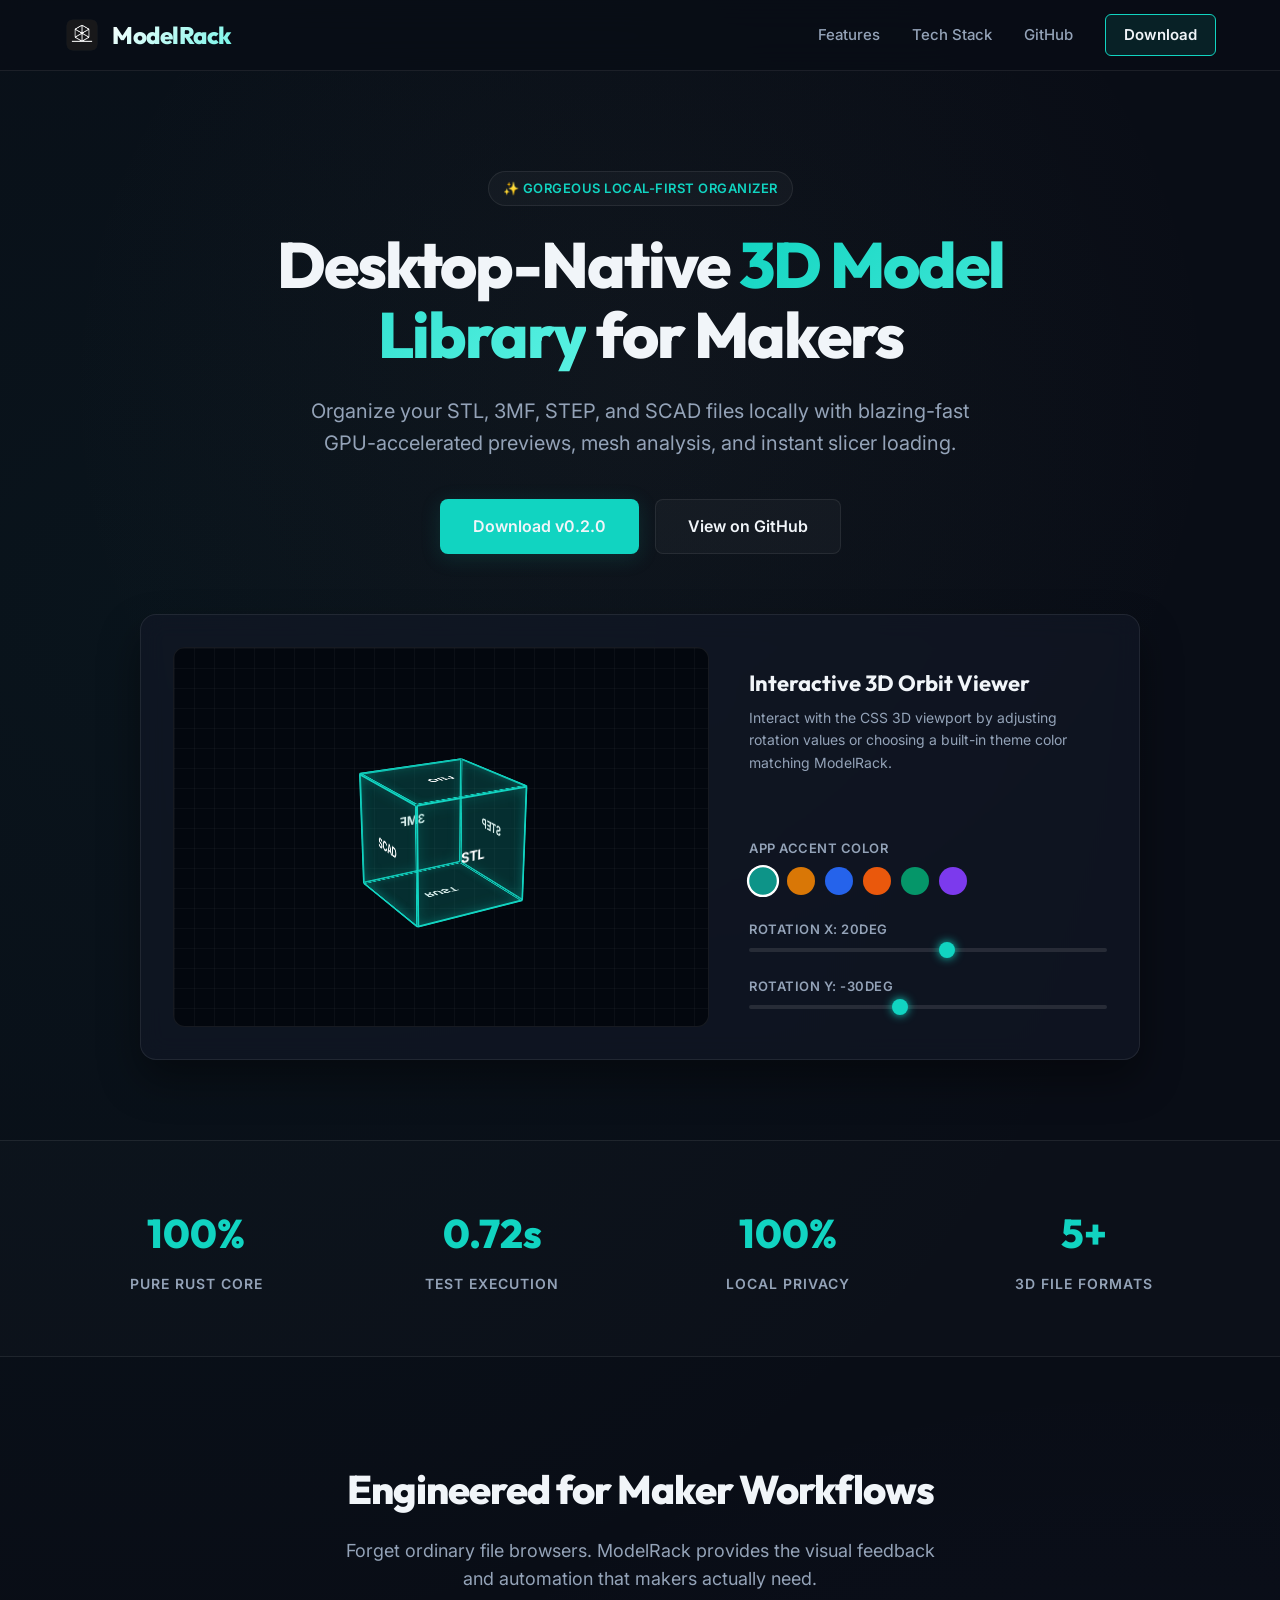
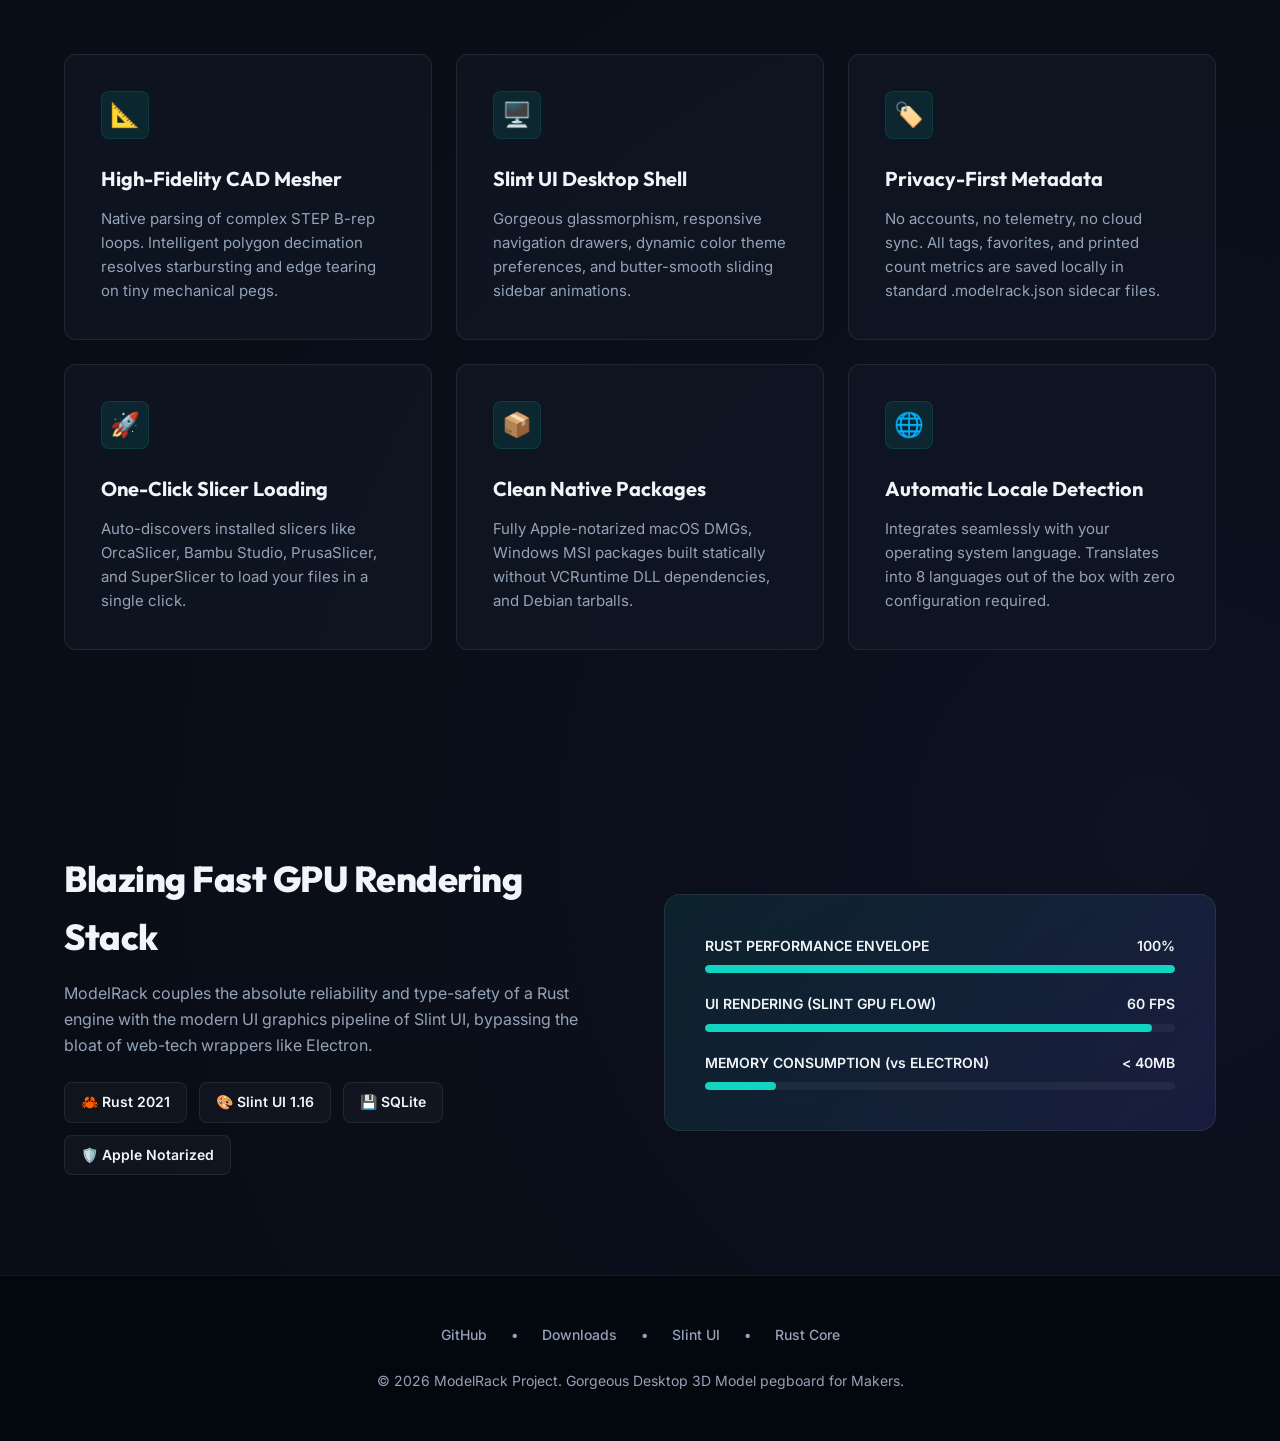
==== docs/index.html @ 1aac9aaf "feat(docs): create stunning, interactive landing page for GitHub Pages" ====
<!DOCTYPE html>
<html lang="en">
<head>
  <meta charset="UTF-8">
  <meta name="viewport" content="width=device-width, initial-scale=1.0">
  <title>ModelRack - Gorgeous, Desktop-Native 3D Model Manager for Makers</title>
  
  <!-- SEO Meta Tags -->
  <meta name="description" content="ModelRack is a blazing-fast, gorgeous desktop-native 3D model library for makers. Manage STL, 3MF, STEP, and SCAD files locally with high-fidelity B-rep CAD meshing, 3D orbit viewer, and instant slicer integration.">
  <meta name="keywords" content="3D printing, STL viewer, 3MF plate manager, STEP mesher, local-first model library, OrcaSlicer launcher, Slint UI, Rust app">
  <meta name="author" content="ModelRack Project Team">
  <meta name="robots" content="index, follow">
  
  <!-- Open Graph / Facebook -->
  <meta property="og:type" content="website">
  <meta property="og:title" content="ModelRack - Desktop-Native 3D Model Manager">
  <meta property="og:description" content="A gorgeous, local-first, blazing-fast desktop 3D model organizer with native B-rep STEP parsing, 3D orbit previewing, and automatic slicer launching.">
  
  <!-- Modern Fonts -->
  <link rel="preconnect" href="https://fonts.googleapis.com">
  <link rel="preconnect" href="https://fonts.gstatic.com" crossorigin>
  <link href="https://fonts.googleapis.com/css2?family=Inter:wght@400;500;600;700&family=Outfit:wght@500;700;800&display=swap" rel="stylesheet">
  
  <style>
    /* Modern Reset and Design Variables */
    :root {
      --bg-dark: #090d16;
      --bg-card: rgba(18, 24, 38, 0.7);
      --bg-card-hover: rgba(26, 34, 54, 0.85);
      --border-color: rgba(255, 255, 255, 0.08);
      --border-glow: rgba(13, 148, 136, 0.3);
      --text-main: #f1f5f9;
      --text-muted: #94a3b8;
      
      /* HSL tailored Accent Colors (Teal, Amber, Blue, Coral, Emerald, Purple) */
      --accent-hue: 174; /* Default Teal */
      --accent: hsl(var(--accent-hue), 85%, 45%);
      --accent-hover: hsl(var(--accent-hue), 85%, 55%);
      --accent-dim: rgba(13, 148, 136, 0.15);
      
      --font-body: 'Inter', -apple-system, BlinkMacSystemFont, "Segoe UI", Roboto, sans-serif;
      --font-title: 'Outfit', sans-serif;
      
      --transition-smooth: all 0.3s cubic-bezier(0.4, 0, 0.2, 1);
    }
    
    * {
      box-sizing: border-box;
      margin: 0;
      padding: 0;
    }
    
    body {
      background-color: var(--bg-dark);
      color: var(--text-main);
      font-family: var(--font-body);
      line-height: 1.6;
      overflow-x: hidden;
      background-image: 
        radial-gradient(circle at 10% 20%, rgba(13, 148, 136, 0.05) 0%, transparent 40%),
        radial-gradient(circle at 90% 80%, rgba(99, 102, 241, 0.05) 0%, transparent 40%);
    }
    
    /* Layout & Utilities */
    .container {
      width: 100%;
      max-width: 1200px;
      margin: 0 auto;
      padding: 0 24px;
    }
    
    a {
      color: inherit;
      text-decoration: none;
    }
    
    /* Sleek Sticky Navbar */
    header {
      position: sticky;
      top: 0;
      z-index: 1000;
      background: rgba(9, 13, 22, 0.7);
      backdrop-filter: blur(16px);
      -webkit-backdrop-filter: blur(16px);
      border-bottom: 1px solid var(--border-color);
      transition: var(--transition-smooth);
    }
    
    .nav-wrapper {
      display: flex;
      justify-content: space-between;
      align-items: center;
      height: 70px;
    }
    
    .logo-area {
      display: flex;
      align-items: center;
      gap: 12px;
    }
    
    .logo-area img {
      width: 36px;
      height: 36px;
      border-radius: 8px;
    }
    
    .logo-text {
      font-family: var(--font-title);
      font-size: 24px;
      font-weight: 800;
      letter-spacing: -0.5px;
      background: linear-gradient(135deg, #fff 0%, hsl(var(--accent-hue), 85%, 70%) 100%);
      -webkit-background-clip: text;
      -webkit-text-fill-color: transparent;
    }
    
    .nav-links {
      display: flex;
      align-items: center;
      gap: 32px;
      font-weight: 500;
      font-size: 15px;
      color: var(--text-muted);
    }
    
    .nav-links a {
      transition: var(--transition-smooth);
    }
    
    .nav-links a:hover {
      color: var(--text-main);
    }
    
    .nav-btn {
      background: var(--accent-dim);
      border: 1px solid var(--accent);
      color: var(--text-main);
      padding: 8px 18px;
      border-radius: 6px;
      font-weight: 600;
      transition: var(--transition-smooth);
    }
    
    .nav-btn:hover {
      background: var(--accent);
      box-shadow: 0 0 15px var(--border-glow);
    }
    
    /* Hero Section with Glassmorphic Elements */
    .hero {
      position: relative;
      padding: 100px 0 80px 0;
      text-align: center;
      background: radial-gradient(circle at 50% 30%, rgba(var(--accent-hue), 148, 136, 0.04) 0%, transparent 60%);
    }
    
    .tagline-badge {
      display: inline-flex;
      align-items: center;
      gap: 8px;
      background: rgba(255, 255, 255, 0.03);
      border: 1px solid var(--border-color);
      padding: 6px 14px;
      border-radius: 100px;
      font-size: 13px;
      font-weight: 600;
      letter-spacing: 0.5px;
      text-transform: uppercase;
      color: var(--accent);
      margin-bottom: 24px;
    }
    
    .hero h1 {
      font-family: var(--font-title);
      font-size: 64px;
      font-weight: 800;
      line-height: 1.1;
      letter-spacing: -2px;
      max-width: 900px;
      margin: 0 auto 24px auto;
    }
    
    .hero h1 span {
      background: linear-gradient(135deg, var(--accent) 0%, hsl(var(--accent-hue), 85%, 65%) 100%);
      -webkit-background-clip: text;
      -webkit-text-fill-color: transparent;
    }
    
    .hero p {
      font-size: 20px;
      color: var(--text-muted);
      max-width: 680px;
      margin: 0 auto 40px auto;
    }
    
    .hero-ctas {
      display: flex;
      justify-content: center;
      gap: 16px;
      margin-bottom: 60px;
    }
    
    .btn-primary {
      background: var(--accent);
      color: var(--text-main);
      font-size: 16px;
      font-weight: 600;
      padding: 14px 32px;
      border-radius: 8px;
      box-shadow: 0 4px 20px rgba(13, 148, 136, 0.2);
      transition: var(--transition-smooth);
      border: 1px solid transparent;
    }
    
    .btn-primary:hover {
      background: var(--accent-hover);
      box-shadow: 0 0 25px var(--border-glow);
      transform: translateY(-2px);
    }
    
    .btn-secondary {
      background: rgba(255, 255, 255, 0.03);
      border: 1px solid var(--border-color);
      color: var(--text-main);
      font-size: 16px;
      font-weight: 600;
      padding: 14px 32px;
      border-radius: 8px;
      transition: var(--transition-smooth);
    }
    
    .btn-secondary:hover {
      background: rgba(255, 255, 255, 0.08);
      transform: translateY(-2px);
    }
    
    /* Interactive Interactive Sandbox Frame (WOW factor) */
    .sandbox-container {
      background: var(--bg-card);
      border: 1px solid var(--border-color);
      border-radius: 16px;
      padding: 32px;
      display: grid;
      grid-template-columns: 1.2fr 0.8fr;
      gap: 40px;
      text-align: left;
      margin: 0 auto;
      max-width: 1000px;
      box-shadow: 0 20px 40px rgba(0, 0, 0, 0.4);
      backdrop-filter: blur(12px);
    }
    
    .sandbox-visual {
      display: flex;
      flex-direction: column;
      align-items: center;
      justify-content: center;
      background: #03070e;
      border-radius: 12px;
      height: 380px;
      position: relative;
      overflow: hidden;
      border: 1px solid var(--border-color);
    }
    
    /* Live 3D Rotating Cube Emulator */
    .cube-viewport {
      perspective: 800px;
      width: 100%;
      height: 100%;
      display: flex;
      align-items: center;
      justify-content: center;
      cursor: grab;
    }
    
    .cube-viewport:active {
      cursor: grabbing;
    }
    
    .cube {
      width: 120px;
      height: 120px;
      position: relative;
      transform-style: preserve-3d;
      transform: rotateX(-20deg) rotateY(30deg);
      transition: transform 0.1s ease;
    }
    
    .cube-face {
      position: absolute;
      width: 120px;
      height: 120px;
      background: rgba(13, 148, 136, 0.15);
      border: 2px solid var(--accent);
      display: flex;
      align-items: center;
      justify-content: center;
      font-weight: bold;
      color: #fff;
      font-size: 14px;
      box-sizing: border-box;
      border-radius: 2px;
      box-shadow: inset 0 0 15px rgba(13, 148, 136, 0.3);
    }
    
    /* Positioning faces */
    .face-front  { transform: rotateY(0deg) translateZ(60px); }
    .face-back   { transform: rotateY(180deg) translateZ(60px); }
    .face-right  { transform: rotateY(90deg) translateZ(60px); }
    .face-left   { transform: rotateY(-90deg) translateZ(60px); }
    .face-top    { transform: rotateX(90deg) translateZ(60px); }
    .face-bottom { transform: rotateX(-90deg) translateZ(60px); }
    
    .grid-lines {
      position: absolute;
      width: 100%;
      height: 100%;
      background-image: 
        linear-gradient(to right, rgba(255, 255, 255, 0.03) 1px, transparent 1px),
        linear-gradient(to bottom, rgba(255, 255, 255, 0.03) 1px, transparent 1px);
      background-size: 20px 20px;
      pointer-events: none;
      z-index: 0;
    }
    
    .sandbox-controls {
      display: flex;
      flex-direction: column;
      justify-content: center;
      gap: 24px;
    }
    
    .sandbox-controls h3 {
      font-family: var(--font-title);
      font-size: 22px;
      font-weight: 700;
    }
    
    .control-group {
      display: flex;
      flex-direction: column;
      gap: 8px;
    }
    
    .control-label {
      font-size: 13px;
      font-weight: 600;
      color: var(--text-muted);
      text-transform: uppercase;
      letter-spacing: 0.5px;
    }
    
    /* Theme color switchers */
    .color-swatches {
      display: flex;
      gap: 10px;
    }
    
    .swatch {
      width: 28px;
      height: 28px;
      border-radius: 50%;
      border: 2px solid transparent;
      cursor: pointer;
      transition: var(--transition-smooth);
    }
    
    .swatch.active {
      border-color: #fff;
      transform: scale(1.15);
    }
    
    .swatch-teal { background: #0d9488; }
    .swatch-amber { background: #d97706; }
    .swatch-blue { background: #2563eb; }
    .swatch-coral { background: #ea580c; }
    .swatch-emerald { background: #059669; }
    .swatch-purple { background: #7c3aed; }
    
    /* Slider styling */
    .slider {
      -webkit-appearance: none;
      width: 100%;
      height: 4px;
      border-radius: 2px;
      background: rgba(255, 255, 255, 0.1);
      outline: none;
      transition: background 0.3s;
    }
    
    .slider::-webkit-slider-thumb {
      -webkit-appearance: none;
      appearance: none;
      width: 16px;
      height: 16px;
      border-radius: 50%;
      background: var(--accent);
      cursor: pointer;
      transition: transform 0.1s ease;
      box-shadow: 0 0 10px var(--accent);
    }
    
    .slider::-webkit-slider-thumb:hover {
      transform: scale(1.2);
    }
    
    /* Features Grid */
    .features {
      padding: 100px 0;
      position: relative;
    }
    
    .section-title {
      text-align: center;
      margin-bottom: 60px;
    }
    
    .section-title h2 {
      font-family: var(--font-title);
      font-size: 40px;
      font-weight: 800;
      letter-spacing: -1px;
      margin-bottom: 16px;
    }
    
    .section-title p {
      color: var(--text-muted);
      font-size: 18px;
      max-width: 600px;
      margin: 0 auto;
    }
    
    .features-grid {
      display: grid;
      grid-template-columns: repeat(auto-fit, minmax(320px, 1fr));
      gap: 24px;
    }
    
    .feature-card {
      background: var(--bg-card);
      border: 1px solid var(--border-color);
      padding: 36px;
      border-radius: 12px;
      transition: var(--transition-smooth);
      position: relative;
      overflow: hidden;
    }
    
    .feature-card:hover {
      background: var(--bg-card-hover);
      border-color: var(--border-glow);
      transform: translateY(-4px);
    }
    
    .feature-icon {
      width: 48px;
      height: 48px;
      border-radius: 8px;
      background: var(--accent-dim);
      display: flex;
      align-items: center;
      justify-content: center;
      font-size: 24px;
      margin-bottom: 24px;
      border: 1px solid rgba(13, 148, 136, 0.2);
    }
    
    .feature-card h3 {
      font-family: var(--font-title);
      font-size: 20px;
      font-weight: 700;
      margin-bottom: 12px;
    }
    
    .feature-card p {
      color: var(--text-muted);
      font-size: 15px;
      line-height: 1.6;
    }
    
    /* Stats & Performance Counter Section */
    .metrics {
      padding: 60px 0;
      border-top: 1px solid var(--border-color);
      border-bottom: 1px solid var(--border-color);
      background: rgba(255, 255, 255, 0.01);
    }
    
    .metrics-wrapper {
      display: grid;
      grid-template-columns: repeat(4, 1fr);
      gap: 32px;
      text-align: center;
    }
    
    .metric-item h4 {
      font-family: var(--font-title);
      font-size: 40px;
      font-weight: 800;
      color: var(--accent);
      margin-bottom: 8px;
    }
    
    .metric-item p {
      font-size: 14px;
      font-weight: 600;
      color: var(--text-muted);
      text-transform: uppercase;
      letter-spacing: 1px;
    }
    
    /* Tech Stack Panel */
    .tech-stack {
      padding: 100px 0;
    }
    
    .tech-wrapper {
      display: grid;
      grid-template-columns: 1fr 1fr;
      gap: 48px;
      align-items: center;
    }
    
    .tech-content h2 {
      font-family: var(--font-title);
      font-size: 36px;
      font-weight: 800;
      margin-bottom: 16px;
      letter-spacing: -0.5px;
    }
    
    .tech-content p {
      color: var(--text-muted);
      margin-bottom: 24px;
    }
    
    .tech-badges {
      display: flex;
      flex-wrap: wrap;
      gap: 12px;
    }
    
    .tech-badge {
      background: rgba(255, 255, 255, 0.03);
      border: 1px solid var(--border-color);
      padding: 8px 16px;
      border-radius: 8px;
      font-size: 14px;
      font-weight: 600;
      display: flex;
      align-items: center;
      gap: 8px;
    }
    
    .tech-badge svg {
      width: 16px;
      height: 16px;
    }
    
    .tech-visual {
      background: linear-gradient(135deg, rgba(13, 148, 136, 0.15) 0%, rgba(99, 102, 241, 0.15) 100%);
      border: 1px solid var(--border-color);
      border-radius: 16px;
      padding: 40px;
      display: flex;
      flex-direction: column;
      gap: 20px;
    }
    
    .stack-metric {
      display: flex;
      flex-direction: column;
      gap: 8px;
    }
    
    .stack-metric-header {
      display: flex;
      justify-content: space-between;
      font-size: 14px;
      font-weight: 600;
    }
    
    .stack-bar-bg {
      width: 100%;
      height: 8px;
      background: rgba(255, 255, 255, 0.05);
      border-radius: 4px;
      overflow: hidden;
    }
    
    .stack-bar-fg {
      height: 100%;
      background: var(--accent);
      border-radius: 4px;
      transition: width 1s ease-in-out;
    }
    
    /* Footer */
    footer {
      background: #03070e;
      padding: 48px 0;
      border-top: 1px solid var(--border-color);
      color: var(--text-muted);
      font-size: 14px;
      text-align: center;
    }
    
    .footer-links {
      display: flex;
      justify-content: center;
      gap: 24px;
      margin-bottom: 24px;
      font-weight: 500;
    }
    
    .footer-links a:hover {
      color: var(--text-main);
    }
    
    @media (max-width: 768px) {
      .hero h1 { font-size: 44px; }
      .sandbox-container { grid-template-columns: 1fr; }
      .metrics-wrapper { grid-template-columns: repeat(2, 1fr); }
      .tech-wrapper { grid-template-columns: 1fr; }
    }
  </style>
</head>
<body>

  <!-- Sleek Sticky Header -->
  <header>
    <div class="container nav-wrapper">
      <a href="#" class="logo-area">
        <img src="../assets/AppIcon.iconset/icon_128x128.png" alt="ModelRack Logo">
        <span class="logo-text">ModelRack</span>
      </a>
      <nav class="nav-links">
        <a href="#features">Features</a>
        <a href="#tech">Tech Stack</a>
        <a href="https://github.com/stormixus/ModelRack" target="_blank">GitHub</a>
        <a href="https://github.com/stormixus/ModelRack/releases" class="nav-btn" target="_blank" id="nav-download-btn">Download</a>
      </nav>
    </div>
  </header>

  <!-- Hero Section -->
  <section class="hero">
    <div class="container">
      <div class="tagline-badge" id="locale-badge">✨ Gorgeous local-first organizer</div>
      <h1 id="hero-heading">Desktop-Native <span>3D Model Library</span> for Makers</h1>
      <p id="hero-subheading">Organize your STL, 3MF, STEP, and SCAD files locally with blazing-fast GPU-accelerated previews, mesh analysis, and instant slicer loading.</p>
      
      <div class="hero-ctas">
        <a href="https://github.com/stormixus/ModelRack/releases/latest" class="btn-primary" id="hero-dl-btn">Download v0.2.0</a>
        <a href="https://github.com/stormixus/ModelRack" class="btn-secondary" target="_blank" id="hero-git-btn">View on GitHub</a>
      </div>
      
      <!-- Interactive Sandbox Panel -->
      <div class="sandbox-container">
        <div class="sandbox-visual">
          <div class="grid-lines"></div>
          <div class="cube-viewport" id="cube-viewport">
            <div class="cube" id="orbit-cube">
              <div class="cube-face face-front">STL</div>
              <div class="cube-face face-back">3MF</div>
              <div class="cube-face face-right">STEP</div>
              <div class="cube-face face-left">SCAD</div>
              <div class="cube-face face-top">OBJ</div>
              <div class="cube-face face-bottom">RUST</div>
            </div>
          </div>
        </div>
        <div class="sandbox-controls">
          <div>
            <h3 id="sandbox-title">Interactive 3D Orbit Viewer</h3>
            <p style="font-size: 14px; color: var(--text-muted); margin-top: 6px;" id="sandbox-desc">Interact with the CSS 3D viewport by adjusting rotation values or choosing a built-in theme color matching ModelRack.</p>
          </div>
          
          <div class="control-group">
            <span class="control-label" id="label-accent">App Accent Color</span>
            <div class="color-swatches">
              <div class="swatch swatch-teal active" data-hue="174" title="Teal"></div>
              <div class="swatch swatch-amber" data-hue="35" title="Amber"></div>
              <div class="swatch swatch-blue" data-hue="220" title="Blue"></div>
              <div class="swatch swatch-coral" data-hue="16" title="Coral"></div>
              <div class="swatch swatch-emerald" data-hue="150" title="Emerald"></div>
              <div class="swatch swatch-purple" data-hue="265" title="Purple"></div>
            </div>
          </div>
          
          <div class="control-group">
            <span class="control-label" id="label-rotation-x">Rotation X: <span id="rot-x-val">20deg</span></span>
            <input type="range" min="-180" max="180" value="20" class="slider" id="slider-x">
          </div>
          
          <div class="control-group">
            <span class="control-label" id="label-rotation-y">Rotation Y: <span id="rot-y-val">-30deg</span></span>
            <input type="range" min="-180" max="180" value="-30" class="slider" id="slider-y">
          </div>
        </div>
      </div>
    </div>
  </section>

  <!-- Metrics Bar -->
  <section class="metrics">
    <div class="container metrics-wrapper">
      <div class="metric-item">
        <h4 id="metric-rust">100%</h4>
        <p id="label-rust">Pure Rust Core</p>
      </div>
      <div class="metric-item">
        <h4 id="metric-time">0.72s</h4>
        <p id="label-time">Test Execution</p>
      </div>
      <div class="metric-item">
        <h4 id="metric-sec">100%</h4>
        <p id="label-sec">Local Privacy</p>
      </div>
      <div class="metric-item">
        <h4 id="metric-formats">5+</h4>
        <p id="label-formats">3D File Formats</p>
      </div>
    </div>
  </section>

  <!-- Features Section -->
  <section class="features" id="features">
    <div class="container">
      <div class="section-title">
        <h2 id="features-title">Engineered for Maker Workflows</h2>
        <p id="features-desc">Forget ordinary file browsers. ModelRack provides the visual feedback and automation that makers actually need.</p>
      </div>
      
      <div class="features-grid">
        <div class="feature-card">
          <div class="feature-icon">📐</div>
          <h3 id="feat-cad-title">High-Fidelity CAD Mesher</h3>
          <p id="feat-cad-desc">Native parsing of complex STEP B-rep loops. Intelligent polygon decimation resolves starbursting and edge tearing on tiny mechanical pegs.</p>
        </div>
        <div class="feature-card">
          <div class="feature-icon">🖥️</div>
          <h3 id="feat-slint-title">Slint UI Desktop Shell</h3>
          <p id="feat-slint-desc">Gorgeous glassmorphism, responsive navigation drawers, dynamic color theme preferences, and butter-smooth sliding sidebar animations.</p>
        </div>
        <div class="feature-card">
          <div class="feature-icon">🏷️</div>
          <h3 id="feat-metadata-title">Privacy-First metadata</h3>
          <p id="feat-metadata-desc">No accounts, no telemetry, no cloud sync. All tags, favorites, and printed count metrics are saved locally in standard .modelrack.json sidecar files.</p>
        </div>
        <div class="feature-card">
          <div class="feature-icon">🚀</div>
          <h3 id="feat-slicer-title">One-Click Slicer Loading</h3>
          <p id="feat-slicer-desc">Auto-discovers installed slicers like OrcaSlicer, Bambu Studio, PrusaSlicer, and SuperSlicer to load your files in a single click.</p>
        </div>
        <div class="feature-card">
          <div class="feature-icon">📦</div>
          <h3 id="feat-wix-title">Clean Native Packages</h3>
          <p id="feat-wix-desc">Fully Apple-notarized macOS DMGs, Windows MSI packages built statically without VCRuntime DLL dependencies, and Debian tarballs.</p>
        </div>
        <div class="feature-card">
          <div class="feature-icon">🌐</div>
          <h3 id="feat-i18n-title">Automatic Locale Detection</h3>
          <p id="feat-i18n-desc">Integrates seamlessly with your operating system language. Translates into 8 languages out of the box with zero configuration required.</p>
        </div>
      </div>
    </div>
  </section>

  <!-- Technical Stack Section -->
  <section class="tech-stack" id="tech">
    <div class="container tech-wrapper">
      <div class="tech-content">
        <h2 id="tech-title">Blazing Fast GPU Rendering Stack</h2>
        <p id="tech-desc">ModelRack couples the absolute reliability and type-safety of a Rust engine with the modern UI graphics pipeline of Slint UI, bypassing the bloat of web-tech wrappers like Electron.</p>
        <div class="tech-badges">
          <div class="tech-badge">🦀 Rust 2021</div>
          <div class="tech-badge">🎨 Slint UI 1.16</div>
          <div class="tech-badge">💾 SQLite</div>
          <div class="tech-badge">🛡️ Apple Notarized</div>
        </div>
      </div>
      
      <div class="tech-visual">
        <div class="stack-metric">
          <div class="stack-metric-header">
            <span>RUST PERFORMANCE ENVELOPE</span>
            <span>100%</span>
          </div>
          <div class="stack-bar-bg">
            <div class="stack-bar-fg" style="width: 100%;"></div>
          </div>
        </div>
        <div class="stack-metric">
          <div class="stack-metric-header">
            <span>UI RENDERING (SLINT GPU FLOW)</span>
            <span>60 FPS</span>
          </div>
          <div class="stack-bar-bg">
            <div class="stack-bar-fg" style="width: 95%;"></div>
          </div>
        </div>
        <div class="stack-metric">
          <div class="stack-metric-header">
            <span>MEMORY CONSUMPTION (vs ELECTRON)</span>
            <span>< 40MB</span>
          </div>
          <div class="stack-bar-bg">
            <div class="stack-bar-fg" style="width: 15%;"></div>
          </div>
        </div>
      </div>
    </div>
  </section>

  <!-- Footer -->
  <footer>
    <div class="container">
      <div class="footer-links">
        <a href="https://github.com/stormixus/ModelRack" target="_blank">GitHub</a> •
        <a href="https://github.com/stormixus/ModelRack/releases" target="_blank">Downloads</a> •
        <a href="https://slint.dev" target="_blank" rel="nofollow">Slint UI</a> •
        <a href="https://rust-lang.org" target="_blank" rel="nofollow">Rust Core</a>
      </div>
      <p id="footer-cr">&copy; 2026 ModelRack Project. Gorgeous Desktop 3D Model pegboard for Makers.</p>
    </div>
  </footer>

  <script>
    // Theme Customizer & Color Switcher Logic
    const swatches = document.querySelectorAll('.swatch');
    
    swatches.forEach(swatch => {
      swatch.addEventListener('click', () => {
        // Toggle Active Class
        document.querySelector('.swatch.active').classList.remove('active');
        swatch.classList.add('active');
        
        // Update Accent Hue
        const hue = swatch.getAttribute('data-hue');
        document.documentElement.style.setProperty('--accent-hue', hue);
      });
    });

    // 3D Cube Rotation via Range Sliders
    const cube = document.getElementById('orbit-cube');
    const sliderX = document.getElementById('slider-x');
    const sliderY = document.getElementById('slider-y');
    const rotXVal = document.getElementById('rot-x-val');
    const rotYVal = document.getElementById('rot-y-val');
    
    function updateCubeRotation() {
      const rx = sliderX.value;
      const ry = sliderY.value;
      
      rotXVal.textContent = `${rx}deg`;
      rotYVal.textContent = `${ry}deg`;
      
      cube.style.transform = `rotateX(${rx}deg) rotateY(${ry}deg)`;
    }
    
    sliderX.addEventListener('input', updateCubeRotation);
    sliderY.addEventListener('input', updateCubeRotation);

    // Draggable Cube functionality (mouse orbit emulator)
    let isDragging = false;
    let startX, startY;
    let rotX = 20;
    let rotY = -30;
    
    const viewport = document.getElementById('cube-viewport');
    
    viewport.addEventListener('mousedown', (e) => {
      isDragging = true;
      startX = e.clientX;
      startY = e.clientY;
      viewport.style.cursor = 'grabbing';
    });
    
    window.addEventListener('mouseup', () => {
      if (isDragging) {
        isDragging = false;
        viewport.style.cursor = 'grab';
      }
    });
    
    window.addEventListener('mousemove', (e) => {
      if (!isDragging) return;
      
      const deltaX = e.clientX - startX;
      const deltaY = e.clientY - startY;
      
      rotY += deltaX * 0.5;
      rotX -= deltaY * 0.5;
      
      // Bound X rotation to prevent flipping upside down completely
      rotX = Math.max(-90, Math.min(90, rotX));
      
      // Update inputs & visual cube
      sliderX.value = Math.round(rotX);
      sliderY.value = Math.round(rotY);
      
      updateCubeRotation();
      
      startX = e.clientX;
      startY = e.clientY;
    });

    // OS Language Translation Logic (Auto OS Localizer)
    const translations = {
      "en": {
        "badge": "✨ Gorgeous local-first organizer",
        "heading": "Desktop-Native <span>3D Model Library</span> for Makers",
        "subheading": "Organize your STL, 3MF, STEP, and SCAD files locally with blazing-fast GPU-accelerated previews, mesh analysis, and instant slicer loading.",
        "sandbox-title": "Interactive 3D Orbit Viewer",
        "sandbox-desc": "Interact with the CSS 3D viewport by adjusting rotation values or choosing a built-in theme color matching ModelRack.",
        "features-title": "Engineered for Maker Workflows",
        "features-desc": "Forget ordinary file browsers. ModelRack provides the visual feedback and automation that makers actually need.",
        "feat-cad-title": "High-Fidelity CAD Mesher",
        "feat-cad-desc": "Native parsing of complex STEP B-rep loops. Intelligent polygon decimation resolves starbursting and edge tearing on tiny mechanical pegs.",
        "feat-slint-title": "Slint UI Desktop Shell",
        "feat-slint-desc": "Gorgeous glassmorphism, responsive navigation drawers, dynamic color theme preferences, and butter-smooth sliding sidebar animations.",
        "feat-metadata-title": "Privacy-First Metadata",
        "feat-metadata-desc": "No accounts, no telemetry, no cloud sync. All tags, favorites, and printed count metrics are saved locally in standard .modelrack.json sidecar files.",
        "feat-slicer-title": "One-Click Slicer Loading",
        "feat-slicer-desc": "Auto-discovers installed slicers like OrcaSlicer, Bambu Studio, PrusaSlicer, and SuperSlicer to load your files in a single click.",
        "feat-wix-title": "Clean Native Packages",
        "feat-wix-desc": "Fully Apple-notarized macOS DMGs, Windows MSI packages built statically without VCRuntime DLL dependencies, and Debian tarballs.",
        "feat-i18n-title": "Automatic Locale Detection",
        "feat-i18n-desc": "Integrates seamlessly with your operating system language. Translates into 8 languages out of the box with zero configuration required.",
        "tech-title": "Blazing Fast GPU Rendering Stack",
        "tech-desc": "ModelRack couples the absolute reliability and type-safety of a Rust engine with the modern UI graphics pipeline of Slint UI, bypassing the bloat of web-tech wrappers like Electron.",
        "label-accent": "App Accent Color",
        "label-rust": "Pure Rust Core",
        "label-time": "Test Execution",
        "label-sec": "Local Privacy",
        "label-formats": "3D File Formats"
      },
      "ko": {
        "badge": "✨ 아름다운 로컬 우선 3D 모델 매니저",
        "heading": "메이커를 위한 데스크톱 네이티브 <span>3D 모델 라이브러리</span>",
        "subheading": "STL, 3MF, STEP, SCAD 파일을 업로드 없이 로컬에서 초고속 GPU 가속 프리뷰, 메쉬 분석, 원클릭 슬라이서 기동으로 스마트하게 정리하세요.",
        "sandbox-title": "대화형 3D Orbit 뷰어 에뮬레이터",
        "sandbox-desc": "슬라이더를 조절하거나 직접 드래그하여 3D 뷰포트를 회전시키고, ModelRack 앱 내부와 동일한 화려한 테마 컬러를 직접 골라보세요.",
        "features-title": "메이커의 워크플로우에 맞춤 설계",
        "features-desc": "단순한 파일 브라우저는 잊으세요. ModelRack은 메이커가 실제로 가려워하는 지점들을 해결하는 시각적 피드백과 편의 기능을 제공합니다.",
        "feat-cad-title": "초정밀 CAD 메쉬 엔진",
        "feat-cad-desc": "복잡한 STEP B-rep 루프의 원천 네이티브 삼각 변환. 지능형 다각형 세분화를 통해 미세한 볼트 체결용 Peg이나 홀의 스타버스트/찢어짐 현상을 완벽히 해결합니다.",
        "feat-slint-title": "Slint UI 데스크톱 셸",
        "feat-slint-desc": "수려한 글래스모피즘(반투명 블러), 직관적인 네비게이션 드로어, 실시간 테마 컬러 적용 및 물 흐르듯 부드러운 사이드바 접힘 애니메이션.",
        "feat-metadata-title": "로컬 최우선 메타데이터",
        "feat-metadata-desc": "로그인도, 정보 수집도, 클라우드 전송도 없습니다. 모든 태그와 출력 횟수는 원본 파일 옆에 `.modelrack.json` 파일로 온전히 안전하게 저장됩니다.",
        "feat-slicer-title": "원클릭 슬라이서 즉시 연동",
        "feat-slicer-desc": "오카슬라이서(OrcaSlicer), 밤부 스튜디오, 프루사 슬라이서 등을 자동으로 탐색하여 원클릭으로 해당 슬라이서에 즉시 모델을 불러옵니다.",
        "feat-wix-title": "정돈된 네이티브 패키지",
        "feat-wix-desc": "공식 Apple 공증 및 서명이 완비된 macOS DMG 파일과 MSVC 런타임 의존성이 완전히 제거된 정적 빌드 방식의 윈도우 MSI 패키지 배포.",
        "feat-i18n-title": "네이티브 언어 자동 감지",
        "feat-i18n-desc": "사용자 운영체제(OS)의 기본 설정 언어를 최초 구동 시 스스로 감지하여 별도 설정 없이 8개국 다국어 번역 언어 환경을 즉시 세팅합니다.",
        "tech-title": "초고속 GPU 렌더링 기술 스택",
        "tech-desc": "Electron 등의 무겁고 비대화된 웹 래퍼 기술을 배제하고, Rust 엔진의 극대화된 경량/고안정성 핵심부 위에 Slint GPU 그래픽스 렌더러 파이프라인을 밀착 설계했습니다.",
        "label-accent": "앱 테마 액센트 컬러",
        "label-rust": "순수 Rust 코어",
        "label-time": "자가 테스트 시간",
        "label-sec": "완벽한 로컬 프라이버시",
        "label-formats": "지원 3D 파일 포맷"
      }
    };

    function applyLocale() {
      // Auto Detect OS language
      const userLang = navigator.language || navigator.userLanguage;
      const isKorean = userLang && userLang.toLowerCase().startsWith('ko');
      const activeLocale = isKorean ? 'ko' : 'en';
      const dict = translations[activeLocale];
      
      // Update UI texts
      document.getElementById('locale-badge').textContent = dict["badge"];
      document.getElementById('hero-heading').innerHTML = dict["heading"];
      document.getElementById('hero-subheading').textContent = dict["subheading"];
      document.getElementById('sandbox-title').textContent = dict["sandbox-title"];
      document.getElementById('sandbox-desc').textContent = dict["sandbox-desc"];
      document.getElementById('features-title').textContent = dict["features-title"];
      document.getElementById('features-desc').textContent = dict["features-desc"];
      
      document.getElementById('feat-cad-title').textContent = dict["feat-cad-title"];
      document.getElementById('feat-cad-desc').textContent = dict["feat-cad-desc"];
      document.getElementById('feat-slint-title').textContent = dict["feat-slint-title"];
      document.getElementById('feat-slint-desc').textContent = dict["feat-slint-desc"];
      document.getElementById('feat-metadata-title').textContent = dict["feat-metadata-title"];
      document.getElementById('feat-metadata-desc').textContent = dict["feat-metadata-desc"];
      document.getElementById('feat-slicer-title').textContent = dict["feat-slicer-title"];
      document.getElementById('feat-slicer-desc').textContent = dict["feat-slicer-desc"];
      document.getElementById('feat-wix-title').textContent = dict["feat-wix-title"];
      document.getElementById('feat-wix-desc').textContent = dict["feat-wix-desc"];
      document.getElementById('feat-i18n-title').textContent = dict["feat-i18n-title"];
      document.getElementById('feat-i18n-desc').textContent = dict["feat-i18n-desc"];
      
      document.getElementById('tech-title').textContent = dict["tech-title"];
      document.getElementById('tech-desc').textContent = dict["tech-desc"];
      
      document.getElementById('label-accent').textContent = dict["label-accent"];
      document.getElementById('label-rust').textContent = dict["label-rust"];
      document.getElementById('label-time').textContent = dict["label-time"];
      document.getElementById('label-sec').textContent = dict["label-sec"];
      document.getElementById('label-formats').textContent = dict["label-formats"];
      
      if (isKorean) {
        document.getElementById('hero-dl-btn').textContent = "무료 다운로드 v0.2.0";
        document.getElementById('hero-git-btn').textContent = "깃허브 저장소 보기";
        document.getElementById('nav-download-btn').textContent = "다운로드";
        document.getElementById('footer-cr').textContent = "© 2026 ModelRack Project. 메이커를 위한 가장 직관적이고 아름다운 3D 모델 pegboard 라이브러리.";
      }
    }
    
    // Trigger localization on load
    applyLocale();
  </script>
</body>
</html>
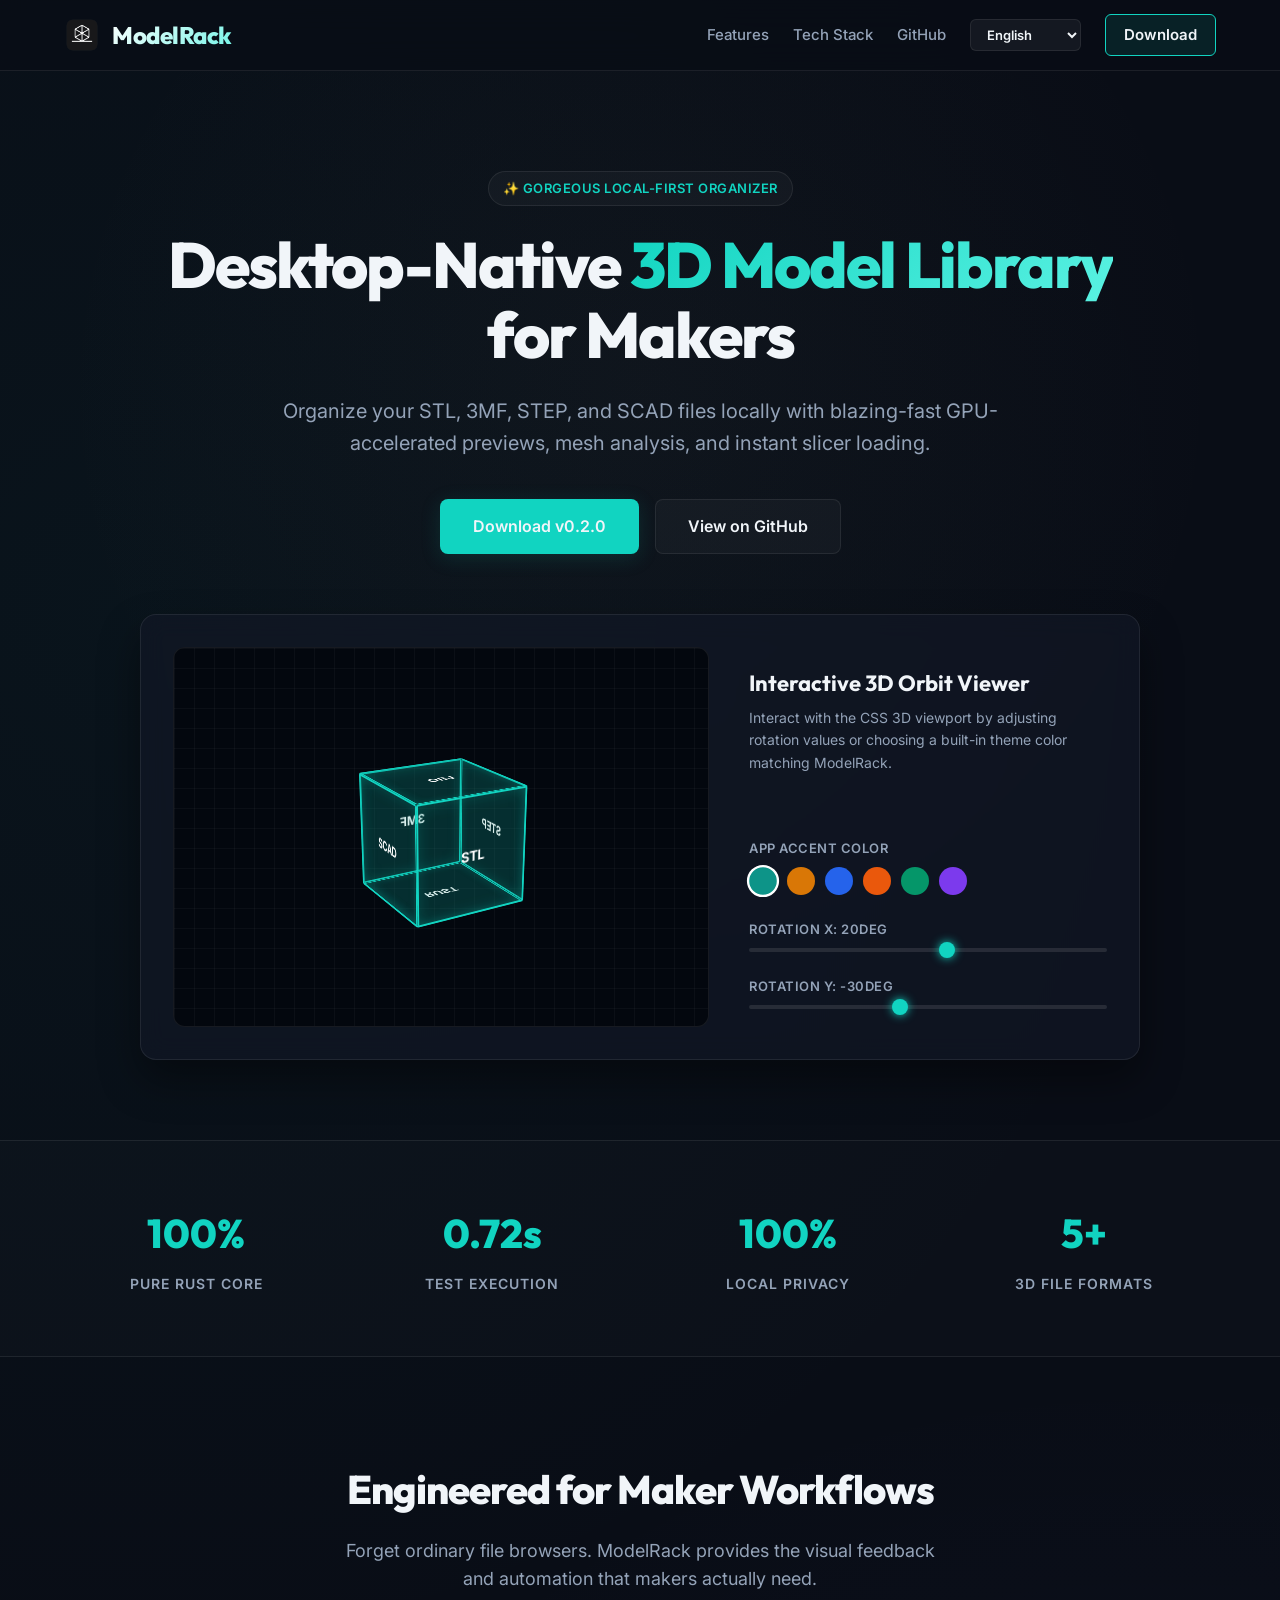
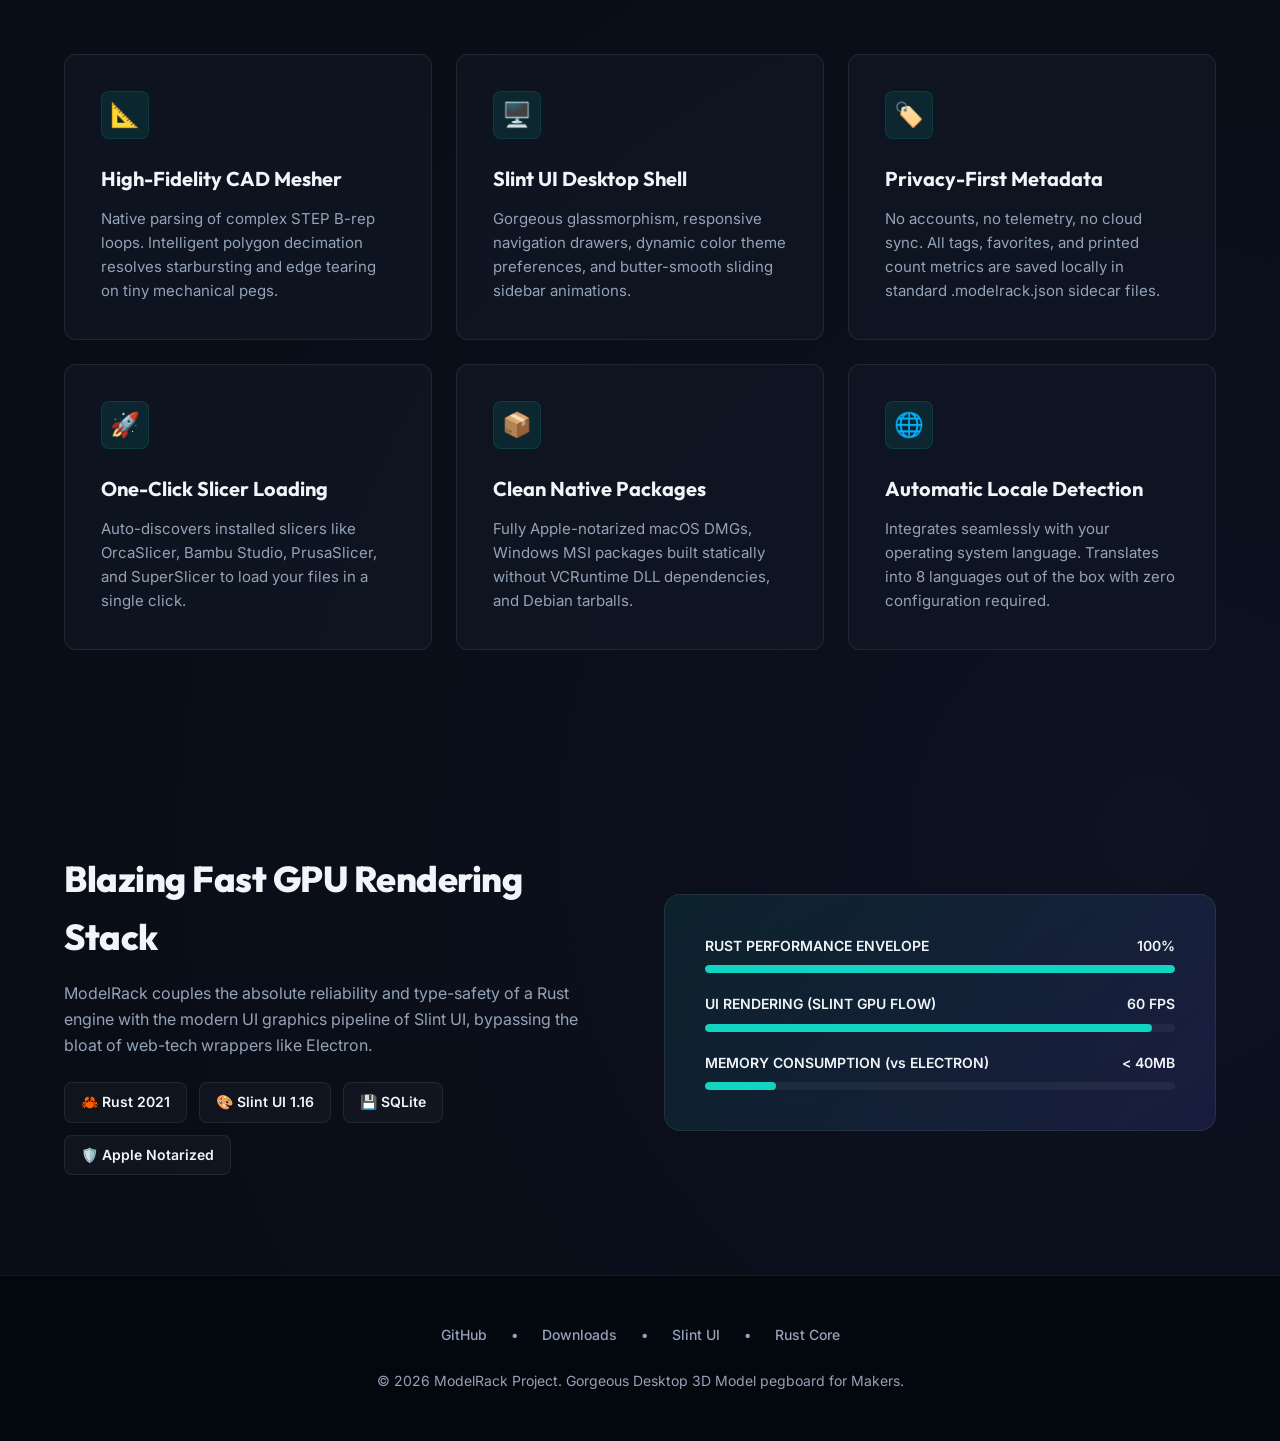
==== commit 5ca4d82e: "feat(docs): fully localize landing page with 8 native languages and dropdown switcher" ====
--- a/docs/index.html
+++ b/docs/index.html
@@ -118,7 +118,7 @@
     .nav-links {
       display: flex;
       align-items: center;
-      gap: 32px;
+      gap: 24px;
       font-weight: 500;
       font-size: 15px;
       color: var(--text-muted);
@@ -129,6 +129,31 @@
     }
     
     .nav-links a:hover {
+      color: var(--text-main);
+    }
+    
+    /* Glassmorphic Language Selector */
+    .lang-select {
+      background: rgba(255, 255, 255, 0.05);
+      border: 1px solid var(--border-color);
+      color: var(--text-main);
+      padding: 6px 12px;
+      border-radius: 6px;
+      outline: none;
+      font-weight: 600;
+      font-size: 13px;
+      cursor: pointer;
+      font-family: var(--font-body);
+      transition: var(--transition-smooth);
+    }
+    
+    .lang-select:hover {
+      background: rgba(255, 255, 255, 0.1);
+      border-color: var(--border-glow);
+    }
+    
+    .lang-select option {
+      background: #090d16;
       color: var(--text-main);
     }
     
@@ -177,7 +202,7 @@
       font-weight: 800;
       line-height: 1.1;
       letter-spacing: -2px;
-      max-width: 900px;
+      max-width: 950px;
       margin: 0 auto 24px auto;
     }
     
@@ -190,7 +215,7 @@
     .hero p {
       font-size: 20px;
       color: var(--text-muted);
-      max-width: 680px;
+      max-width: 760px;
       margin: 0 auto 40px auto;
     }
     
@@ -235,7 +260,7 @@
       transform: translateY(-2px);
     }
     
-    /* Interactive Interactive Sandbox Frame (WOW factor) */
+    /* Interactive Interactive Sandbox Frame */
     .sandbox-container {
       background: var(--bg-card);
       border: 1px solid var(--border-color);
@@ -552,11 +577,6 @@
       display: flex;
       align-items: center;
       gap: 8px;
-    }
-    
-    .tech-badge svg {
-      width: 16px;
-      height: 16px;
     }
     
     .tech-visual {
@@ -640,6 +660,16 @@
         <a href="#features">Features</a>
         <a href="#tech">Tech Stack</a>
         <a href="https://github.com/stormixus/ModelRack" target="_blank">GitHub</a>
+        <select id="lang-select" class="lang-select">
+          <option value="en">English</option>
+          <option value="ko">한국어</option>
+          <option value="ja">日本語</option>
+          <option value="es">Español</option>
+          <option value="pt">Português</option>
+          <option value="ru">Русский</option>
+          <option value="zh-CN">简体中文</option>
+          <option value="zh-TW">繁體中文</option>
+        </select>
         <a href="https://github.com/stormixus/ModelRack/releases" class="nav-btn" target="_blank" id="nav-download-btn">Download</a>
       </nav>
     </div>
@@ -908,7 +938,7 @@
       startY = e.clientY;
     });
 
-    // OS Language Translation Logic (Auto OS Localizer)
+    // Fully Localized translations map for all 8 app languages
     const translations = {
       "en": {
         "badge": "✨ Gorgeous local-first organizer",
@@ -936,7 +966,11 @@
         "label-rust": "Pure Rust Core",
         "label-time": "Test Execution",
         "label-sec": "Local Privacy",
-        "label-formats": "3D File Formats"
+        "label-formats": "3D File Formats",
+        "dl-btn": "Download v0.2.0",
+        "git-btn": "View on GitHub",
+        "nav-dl": "Download",
+        "cr": "© 2026 ModelRack Project. Gorgeous Desktop 3D Model pegboard for Makers."
       },
       "ko": {
         "badge": "✨ 아름다운 로컬 우선 3D 모델 매니저",
@@ -964,16 +998,227 @@
         "label-rust": "순수 Rust 코어",
         "label-time": "자가 테스트 시간",
         "label-sec": "완벽한 로컬 프라이버시",
-        "label-formats": "지원 3D 파일 포맷"
+        "label-formats": "지원 3D 파일 포맷",
+        "dl-btn": "무료 다운로드 v0.2.0",
+        "git-btn": "깃허브 저장소 보기",
+        "nav-dl": "다운로드",
+        "cr": "© 2026 ModelRack Project. 메이커를 위한 가장 직관적이고 아름다운 3D 모델 pegboard 라이브러리."
+      },
+      "ja": {
+        "badge": "✨ 美しいローカル優先3Dモデルマネージャー",
+        "heading": "メイカーのためのデスクトップネイティブ <span>3Dモデルライブラリ</span>",
+        "subheading": "STL、3MF、STEP、SCADファイルをローカルで超高速GPU加速プレビュー、メッシュ分析、スライサーの即時起動でスマートに整理します。",
+        "sandbox-title": "インタラクティブ3D軌道ビューア",
+        "sandbox-desc": "スライダーを調整するか、直接ドラッグして3Dビューポートを回転させ、ModelRackと同じテーマカラーを選択してください。",
+        "features-title": "メイカーのワークフロー向けに設計",
+        "features-desc": "普通のファイルブラウザは忘れてください。ModelRackはメイカーが実際に必要とするビジュアルフィードバックと自動化を提供します。",
+        "feat-cad-title": "高精度CADメッシュエンジン",
+        "feat-cad-desc": "複雑なSTEP B-repループをネイティブ解析。インテリジェントなポリゴン削減により、小さな機械的ペグや穴のスターバーストとエッジの裂けを完全に解決します。",
+        "feat-slint-title": "Slint UIデスクトップシェル",
+        "feat-slint-desc": "美しいグラスモフィズム、応答性の高いナビгеーションドロワー、動的なカラーテーマ、そしてスムーズなサイドバーアニメーション。",
+        "feat-metadata-title": "プライバシー最優先のメタデータ",
+        "feat-metadata-desc": "アカウント不要、テレメトリなし、クラウド同期なし。すべてのタグ、お気に入り、印刷カウントはローカルの.modelrack.jsonサイドカーファイルに保存されます。",
+        "feat-slicer-title": "ワンクリックスライサー起動",
+        "feat-slicer-desc": "OrcaSlicer、Bambu Studio、PrusaSlicerなどのインストール済みスライサーを自動検出し、ワンクリックでファイルをロードします。",
+        "feat-wix-title": "クリーンなネイティブパッケージ",
+        "feat-wix-desc": "Apple公証済みのmacOS DMGと、VCRuntime DLLの依存関係なしで静的ビルドされたWindows MSIパッケージの配布。",
+        "feat-i18n-title": "言語の自动検出",
+        "feat-i18n-desc": "オペレーティングシステムの言語とシームレスに統合。設定不要で、起動時から即座に8か国語の多言語環境を提供します。",
+        "tech-title": "超高速GPUレンダリング技術スタック",
+        "tech-desc": "Electronなどの重いウェブベース技術を排除し、極めて軽量で高効率なRustエンジンとSlint GPUグラフィックスレンダラーを密着設計しました。",
+        "label-accent": "アプリアクセントカラー",
+        "label-rust": "純粋なRustコア",
+        "label-time": "テスト実行時間",
+        "label-sec": "ローカルプライバシー",
+        "label-formats": "3Dファイルフォーマット",
+        "dl-btn": "無料ダウンロード v0.2.0",
+        "git-btn": "GitHubで見る",
+        "nav-dl": "ダウンロード",
+        "cr": "© 2026 ModelRack Project. メイカーのための最も美しく直感的な3Dモデルペグボードライブラリ。"
+      },
+      "es": {
+        "badge": "✨ Hermoso organizador local de modelos 3D",
+        "heading": "Biblioteca de <span>modelos 3D</span> nativa para creadores",
+        "subheading": "Organize sus archivos STL, 3MF, STEP y SCAD localmente con previsualizaciones aceleradas por GPU súper rápidas, análisis de malla e inicio instantáneo del laminador.",
+        "sandbox-title": "Visor orbital 3D interactivo",
+        "sandbox-desc": "Interactúe con la vista 3D ajustando los valores de rotación o elija un color de tema que coincida con ModelRack.",
+        "features-title": "Diseñado para flujos de trabajo de creadores",
+        "features-desc": "Olvídese de los navegadores de archivos comunes. ModelRack proporciona los comentarios visuales y la automatización que los creadores realmente necesitan.",
+        "feat-cad-title": "Mallador CAD de alta fidelidad",
+        "feat-cad-desc": "Análisis nativo de bucles complejos STEP B-rep. La decimación inteligente de polígonos resuelve la distorsión y el desgarro de bordes en pequeñas piezas mecánicas.",
+        "feat-slint-title": "Interfaz Slint UI nativa",
+        "feat-slint-desc": "Magnífico efecto de vidrio, paneles laterales deslizantes suaves, temas de color dinámicos y navegación intuitiva.",
+        "feat-metadata-title": "Metadatos centrados en la privacidad",
+        "feat-metadata-desc": "Sin cuentas, sin telemetría, sin sincronización en la nube. Todas las etiquetas y favoritos se guardan localmente en archivos .modelrack.json.",
+        "feat-slicer-title": "Lanzador de laminador en un clic",
+        "feat-slicer-desc": "Descubrimiento automático de OrcaSlicer, Bambu Studio, PrusaSlicer y SuperSlicer para cargar sus archivos al instante.",
+        "feat-wix-title": "Paquetes nativos limpios",
+        "feat-wix-desc": "Instaladores DMG de macOS firmados y notarizados por Apple, y paquetes MSI de Windows construidos de forma estática.",
+        "feat-i18n-title": "Detección de idioma automática",
+        "feat-i18n-desc": "Se integra sin problemas con el idioma de su sistema operativo. Soporta 8 idiomas desde el primer inicio sin configuración.",
+        "tech-title": "Motor de renderizado GPU ultra rápido",
+        "tech-desc": "ModelRack combina la fiabilidad y seguridad de tipo de Rust con el moderno flujo de gráficos de Slint UI, evitando el exceso de Electron.",
+        "label-accent": "Color de acento de la app",
+        "label-rust": "Núcleo de Rust puro",
+        "label-time": "Tiempo de prueba",
+        "label-sec": "Privacidad 100% local",
+        "label-formats": "Formatos 3D compatibles",
+        "dl-btn": "Descargar gratis v0.2.0",
+        "git-btn": "Ver en GitHub",
+        "nav-dl": "Descargar",
+        "cr": "© 2026 Proyecto ModelRack. Biblioteca de modelos 3D hermosa y local para creadores."
+      },
+      "pt": {
+        "badge": "✨ Lindo organizador local de modelos 3D",
+        "heading": "Biblioteca de <span>modelos 3D</span> nativa para makers",
+        "subheading": "Organize seus arquivos STL, 3MF, STEP e SCAD localmente com pré-visualizações super rápidas aceleradas por GPU, análise de malha e abertura direta no fatiador.",
+        "sandbox-title": "Visualizador orbital 3D interativo",
+        "sandbox-desc": "Interaja com a visualização 3D ajustando os valores de rotação ou escolha uma cor de tema que combine com o ModelRack.",
+        "features-title": "Projetado para o fluxo de trabalho de makers",
+        "features-desc": "Esqueça navegadores de arquivos comuns. O ModelRack oferece o feedback visual e a automação que os makers realmente precisam.",
+        "feat-cad-title": "Gerador de malha CAD de alta fidelidade",
+        "feat-cad-desc": "Processamento nativo de loops STEP B-rep complexos. A decimação inteligente de polígonos resolve distorções e rasgos em pequenos pinos e furos mecânicos.",
+        "feat-slint-title": "Interface Slint UI nativa",
+        "feat-slint-desc": "Lindo efeito translúcido (glassmorphic), painéis laterais de deslizamento suave, temas dinâmicos e navegação intuitiva.",
+        "feat-metadata-title": "Metadatos com foco em privacidade",
+        "feat-metadata-desc": "Sem contas, sem telemetria, sem nuvem. Todas as tags, favoritos e contagens são salvos localmente em arquivos sidecar .modelrack.json.",
+        "feat-slicer-title": "Abertura de fatiador em um clique",
+        "feat-slicer-desc": "Descoberta automática do OrcaSlicer, Bambu Studio, PrusaSlicer e SuperSlicer para carregar seus arquivos instantaneamente.",
+        "feat-wix-title": "Pacotes nativos limpos",
+        "feat-wix-desc": "Instaladores DMG de macOS assinados e homologados pela Apple, e pacotes MSI de Windows compilados estaticamente.",
+        "feat-i18n-title": "Detecção automática de idioma",
+        "feat-i18n-desc": "Integração perfeita com o idioma do seu sistema operacional. Suporta 8 idiomas nativos desde a primeira inicialização.",
+        "tech-title": "Processamento gráfico por GPU super rápido",
+        "tech-desc": "O ModelRack une a segurança e estabilidade do Rust com o pipeline de renderização moderna do Slint UI, evitando o peso do Electron.",
+        "label-accent": "Cor de destaque do app",
+        "label-rust": "Núcleo em Rust puro",
+        "label-time": "Tempo de testes",
+        "label-sec": "Privacidade local",
+        "label-formats": "Formatos 3D suportados",
+        "dl-btn": "Download grátis v0.2.0",
+        "git-btn": "Ver no GitHub",
+        "nav-dl": "Download",
+        "cr": "© 2026 Projeto ModelRack. Biblioteca de modelos 3D linda e local para makers."
+      },
+      "ru": {
+        "badge": "✨ Великолепный локальный менеджер 3D-моделей",
+        "heading": "Локальная <span>библиотека 3D-моделей</span> для мейкеров",
+        "subheading": "Организуйте свои файлы STL, 3MF, STEP и SCAD локально с быстрыми превью на GPU, анализом сетки и моментальным запуском слайсера.",
+        "sandbox-title": "Интерактивный 3D-просмотрщик",
+        "sandbox-desc": "Управляйте 3D-сценой, изменяя углы вращения или выберите цветовую тему, соответствующую интерфейсу ModelRack.",
+        "features-title": "Создано для рабочих процессов мейкеров",
+        "features-desc": "Забудьте об обычных файловых менеджерах. ModelRack предоставляет визуальный контроль и автоматизацию, которые действительно нужны.",
+        "feat-cad-title": "Высокоточное меширование CAD",
+        "feat-cad-desc": "Нативный парсинг сложных STEP B-rep циклов. Интеллектуальное сокращение полигонов устраняет артефакты и разрывы сетки на мелких деталях.",
+        "feat-slint-title": "Интерфейс Slint UI",
+        "feat-slint-desc": "Элегантный эффект матового стекла, плавные анимации боковой панели, динамические цветовые темы и удобная навигация.",
+        "feat-metadata-title": "Абсолютная конфиденциальность",
+        "feat-metadata-desc": "Без учетных записей, телеметрии и облачной синхронизации. Все теги, избранное и история печати хранятся локально в файлах .modelrack.json.",
+        "feat-slicer-title": "Запуск слайсера в один клик",
+        "feat-slicer-desc": "Автоматический поиск установленных слайсеров OrcaSlicer, Bambu Studio, PrusaSlicer и SuperSlicer для мгновенной загрузки файлов.",
+        "feat-wix-title": "Чистые нативные пакеты",
+        "feat-wix-desc": "Официально нотариально заверенные Apple macOS DMG-образы и статические Windows MSI-пакеты без внешних зависимостей.",
+        "feat-i18n-title": "Автоопределение языка",
+        "feat-i18n-desc": "Идеально интегрируется с языком вашей операционной системы. Поддержка 8 языков прямо из коробки.",
+        "tech-title": "Сверхбыстрый GPU-рендеринг",
+        "tech-desc": "ModelRack сочетает надежность и безопасность Rust с современным графическим конвейером Slint UI, исключая раздутый стек Electron.",
+        "label-accent": "Акцентный цвет приложения",
+        "label-rust": "Ядро на чистом Rust",
+        "label-time": "Время тестов",
+        "label-sec": "Локальное хранение",
+        "label-formats": "Поддерживаемые форматы",
+        "dl-btn": "Скачать бесплатно v0.2.0",
+        "git-btn": "Открыть на GitHub",
+        "nav-dl": "Скачать",
+        "cr": "© 2026 Проект ModelRack. Красивая локальная библиотека 3D-моделей для мейкеров."
+      },
+      "zh-CN": {
+        "badge": "✨ 极美的本地优先 3D 模型管理器",
+        "heading": "专为创客打造的本地原生 <span>3D 模型库</span>",
+        "subheading": "在本地轻松整理您的 STL、3MF、STEP 和 SCAD 文件，尊享超快 GPU 加速预览、网格健康检测和一键切片软件启动。",
+        "sandbox-title": "交互式 3D 轨道视图",
+        "sandbox-desc": "通过调整旋转滑块或直接拖拽 3D 视图来进行交互，并选择与 ModelRack 相同的软件主题颜色。",
+        "features-title": "专为创客工作流设计",
+        "features-desc": "告别普通的文件浏览器。ModelRack 提供创客真正需要的视觉反馈和自动化功能。",
+        "feat-cad-title": "高保真 CAD 网格划分",
+        "feat-cad-desc": "原生解析复杂的 STEP B-rep 环。智能多边形抽面可完美解决微小机械销和孔的网格撕裂及放射状拉伸问题。",
+        "feat-slint-title": "Slint UI 桌面外壳",
+        "feat-slint-desc": "精美的毛玻璃特效、自适应抽屉式导航栏、动态色彩主题偏好以及丝滑的侧边栏滑动动画。",
+        "feat-metadata-title": "隐私第一的本地元数据",
+        "feat-metadata-desc": "无需注册、无数据收集、无云端同步。所有标签、收藏和打印记录都以本地 `.modelrack.json` 旁路文件形式安全保存。",
+        "feat-slicer-title": "一键加载切片软件",
+        "feat-slicer-desc": "自动发现已安装的切片软件（OrcaSlicer、Bambu Studio、PrusaSlicer、SuperSlicer），实现一键直接导入文件。",
+        "feat-wix-title": "干净的原生安装包",
+        "feat-wix-desc": "提供完全通过 Apple 公证的 macOS DMG 镜像，以及采用静态链接、无需额外 VCRuntime 依赖的 Windows MSI 安装包。",
+        "feat-i18n-title": "操作系统语言自动检测",
+        "feat-i18n-desc": "与您的操作系统语言无缝集成。开箱即用支持 8 种原生语言，无需任何手动配置。",
+        "tech-title": "极速 GPU 渲染技术栈",
+        "tech-desc": "轻量化架构设计，摒弃 Electron 臃肿的 Web 包装，将高安全性的 Rust 核心与高性能 Slint GPU 渲染管线融为一体。",
+        "label-accent": "软件主题强调色",
+        "label-rust": "纯 Rust 核心",
+        "label-time": "测试执行时间",
+        "label-sec": "本地隐私保护",
+        "label-formats": "支持 3D 文件格式",
+        "dl-btn": "免费下载 v0.2.0",
+        "git-btn": "在 GitHub 上查看",
+        "nav-dl": "下载",
+        "cr": "© 2026 ModelRack 项目。专为创客打造的精美本地 3D 模型挂板库。"
+      },
+      "zh-TW": {
+        "badge": "✨ 極美的本地優先 3D 模型管理器",
+        "heading": "專為創客打造的本地原生 <span>3D 模型庫</span>",
+        "subheading": "在本地輕鬆整理您的 STL、3MF、STEP 和 SCAD 檔案，尊享超超快 GPU 加速預覽、網格健康檢測和一鍵切片軟體啟動。",
+        "sandbox-title": "互動式 3D 軌道視圖",
+        "sandbox-desc": "透過調整旋轉滑塊或直接拖拽 3D 視圖進行互動，並選擇與 ModelRack 相同的軟體主題顏色。",
+        "features-title": "專為創客工作流設計",
+        "features-desc": "告別普通的文件瀏覽器。ModelRack 提供創客真正需要的視覺回饋和自動化功能。",
+        "feat-cad-title": "高保真 CAD 網格劃分",
+        "feat-cad-desc": "原生解析複雜的 STEP B-rep 迴圈。智能多邊形抽面可完美解決微小機械銷和孔的網格撕裂及放射狀拉伸問題。",
+        "feat-slint-title": "Slint UI 桌面外殼",
+        "feat-slint-desc": "精美的毛玻璃特效、自適應抽屜式導航欄、動態色彩主題偏好以及絲滑的側邊欄滑動動畫。",
+        "feat-metadata-title": "隱私第一的本地元數據",
+        "feat-metadata-desc": "無需註冊、無數據收集、無雲端同步。所有標籤、收藏和列印記錄都以本地 `.modelrack.json` 旁路檔案形式安全保存。",
+        "feat-slicer-title": "一鍵加載切片軟體",
+        "feat-slicer-desc": "自動發現已安裝的切片軟體（OrcaSlicer、Bambu Studio、PrusaSlicer、SuperSlicer），實現一鍵直接導入檔案。",
+        "feat-wix-title": "乾淨的原生安裝包",
+        "feat-wix-desc": "提供完全通過 Apple 公證的 macOS DMG 鏡像，以及採用靜態連結、無需額外 VCRuntime 依賴的 Windows MSI 安裝包。",
+        "feat-i18n-title": "作業系統語言自動檢測",
+        "feat-i18n-desc": "與您的作業系統語言無縫整合。開箱即用支援 8 種原生語言，無需任何手動設定。",
+        "tech-title": "極速 GPU 渲染技術棧",
+        "tech-desc": "輕量化架構設計，摒棄 Electron 臃腫的 Web 包裝，將高安全性的 Rust 核心與高性能 Slint GPU 渲染管線融為一体。",
+        "label-accent": "軟體主題強調色",
+        "label-rust": "純 Rust 核心",
+        "label-time": "測試執行時間",
+        "label-sec": "本地隱私保護",
+        "label-formats": "支援 3D 檔案格式",
+        "dl-btn": "免費下載 v0.2.0",
+        "git-btn": "在 GitHub 上查看",
+        "nav-dl": "下載",
+        "cr": "© 2026 ModelRack 專案。專為創客打造的精美本地 3D 模型掛板庫。"
       }
     };
 
-    function applyLocale() {
-      // Auto Detect OS language
-      const userLang = navigator.language || navigator.userLanguage;
-      const isKorean = userLang && userLang.toLowerCase().startsWith('ko');
-      const activeLocale = isKorean ? 'ko' : 'en';
+    function applyLocale(langCode) {
+      let activeLocale = langCode;
+      
+      // Support fallbacks and splits
+      if (!translations[activeLocale]) {
+        const base = activeLocale.split('-')[0];
+        if (translations[base]) {
+          activeLocale = base;
+        } else if (activeLocale.toLowerCase().includes('hant') || activeLocale.toLowerCase().includes('tw') || activeLocale.toLowerCase().includes('hk')) {
+          activeLocale = 'zh-TW';
+        } else if (activeLocale.toLowerCase().startsWith('zh')) {
+          activeLocale = 'zh-CN';
+        } else {
+          activeLocale = 'en';
+        }
+      }
+      
       const dict = translations[activeLocale];
+      
+      // Sync lang dropdown value
+      document.getElementById('lang-select').value = activeLocale;
       
       // Update UI texts
       document.getElementById('locale-badge').textContent = dict["badge"];
@@ -1006,16 +1251,20 @@
       document.getElementById('label-sec').textContent = dict["label-sec"];
       document.getElementById('label-formats').textContent = dict["label-formats"];
       
-      if (isKorean) {
-        document.getElementById('hero-dl-btn').textContent = "무료 다운로드 v0.2.0";
-        document.getElementById('hero-git-btn').textContent = "깃허브 저장소 보기";
-        document.getElementById('nav-download-btn').textContent = "다운로드";
-        document.getElementById('footer-cr').textContent = "© 2026 ModelRack Project. 메이커를 위한 가장 직관적이고 아름다운 3D 모델 pegboard 라이브러리.";
-      }
-    }
-    
-    // Trigger localization on load
-    applyLocale();
+      document.getElementById('hero-dl-btn').textContent = dict["dl-btn"];
+      document.getElementById('hero-git-btn').textContent = dict["git-btn"];
+      document.getElementById('nav-download-btn').textContent = dict["nav-dl"];
+      document.getElementById('footer-cr').textContent = dict["cr"];
+    }
+    
+    // Auto-detect on load
+    const userLang = navigator.language || navigator.userLanguage || 'en';
+    applyLocale(userLang);
+
+    // Dropdown change event
+    document.getElementById('lang-select').addEventListener('change', (e) => {
+      applyLocale(e.target.value);
+    });
   </script>
 </body>
 </html>
